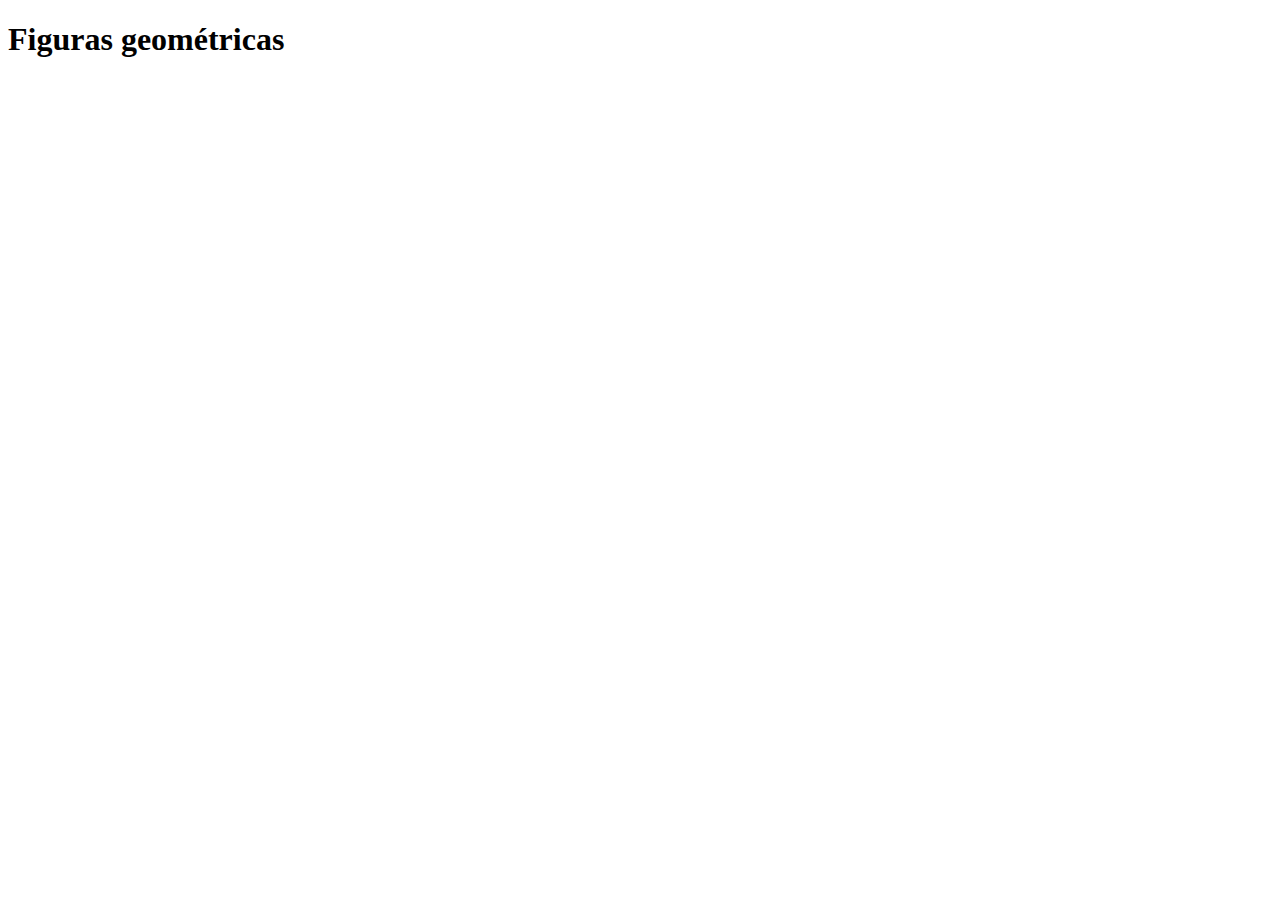
==== figuras.html @ e51e8c82 "Agregando operaciones de figuras gemétricas" ====
<!DOCTYPE html>
<html lang="en">
<head>
    <meta charset="UTF-8">
    <meta http-equiv="X-UA-Compatible" content="IE=edge">
    <meta name="viewport" content="width=device-width, initial-scale=1.0">
    <title>Figuras geométricas | Curso Práctico de JS</title>
</head>
<body>
    <h1>Figuras geométricas</h1>

    <script src="./figuras.js"></script>
</body>
</html>
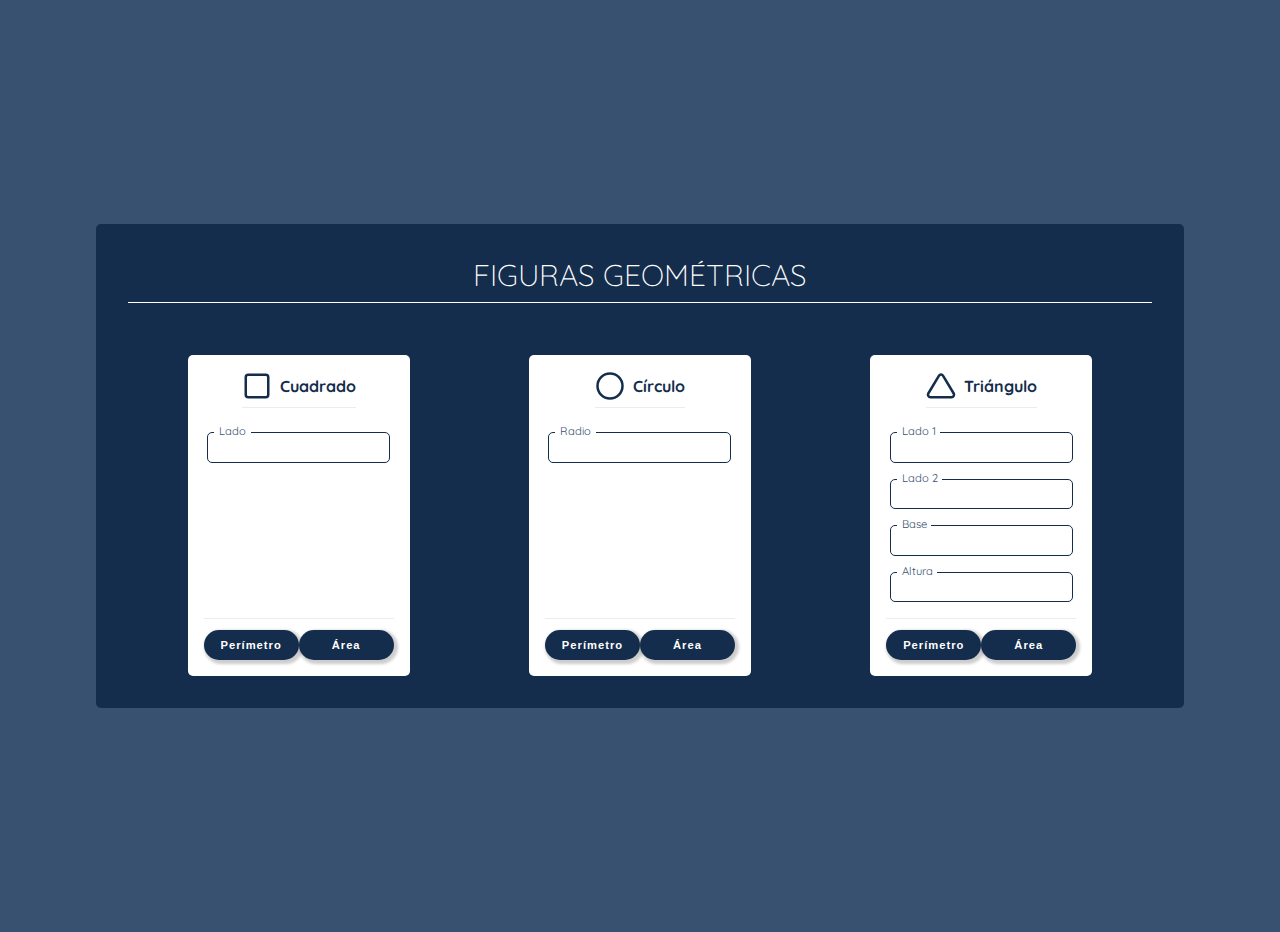
==== commit 04dadbcb: "Agregando funciones para calcular perímetro y área" ====
--- a/figuras.html
+++ b/figuras.html
@@ -5,10 +5,108 @@
     <meta http-equiv="X-UA-Compatible" content="IE=edge">
     <meta name="viewport" content="width=device-width, initial-scale=1.0">
     <title>Figuras geométricas | Curso Práctico de JS</title>
+    <link rel="preconnect" href="https://fonts.googleapis.com">
+    <link rel="preconnect" href="https://fonts.gstatic.com" crossorigin>
+    <link href="https://fonts.googleapis.com/css2?family=Quicksand:wght@300;500;700&display=swap" rel="stylesheet">
+    <link rel="stylesheet" href="./style.css">
 </head>
 <body>
-    <h1>Figuras geométricas</h1>
+    <main class="container-principal">
+        <header>
+            <h1>Figuras geométricas</h1>
+        </header>
 
+        <section class="section cuadrado">
+            <div class="section-header">
+                <img src="./img/cuadrado.svg" alt="cuadrado">
+                <h2 class="section-title">Cuadrado</h2>
+            </div>
+
+            <form action="">
+                <div class="form-group">
+                    <label for="inputCuadrado">Lado</label>
+                    <input id="inputCuadrado" type="number"/>
+                </div>
+
+                <div class="div-result" id="div-result">
+                    <span class="span-result" id="result-cuadrado">
+                        <span id="type">Type:</span>
+                        <span id="result">0cm</span>
+                    </span>
+                </div>
+            </form>
+
+            <div class="div-actions">
+                <button class="btn" type="button" onclick="calcularFigura(this)" data-calc="perimetro" data-fig="cuadrado">Perímetro</button>
+                <button class="btn" type="button" onclick="calcularFigura(this)" data-calc="area" data-fig="cuadrado">Área</button>
+            </div>
+        </section>
+
+        <section class="section circulo">
+            <div class="section-header">
+                <img src="./img/circulo.svg" alt="circulo">
+                <h2 class="section-title">Círculo</h2>
+            </div>
+
+            <form action="">
+                <div class="form-group">
+                    <label for="inputCirculo">Radio</label>
+                    <input id="inputCirculo" type="number"/>
+                </div>
+
+                <div class="div-result" id="div-result">
+                    <span class="span-result" id="result-circulo">
+                        <span id="type">Type:</span>
+                        <span id="result">0cm</span>
+                    </span>
+                </div>
+            </form>
+
+            <div class="div-actions">
+                <button class="btn" type="button" onclick="calcularFigura(this)" data-calc="perimetro" data-fig="circulo">Perímetro</button>
+                <button class="btn" type="button" onclick="calcularFigura(this)" data-calc="area" data-fig="circulo">Área</button>
+            </div>
+        </section>
+
+        <section class="section triangulo">
+            <div class="section-header">
+                <img src="./img/triangulo.svg" alt="triangulo">
+                <h2 class="section-title">Triángulo</h2>
+            </div>
+            <form action="">
+                <div class="form-group">
+                    <label  for="inputTriangulo1">Lado 1</label>
+                    <input id="inputTriangulo1" type="number"/>
+                </div>
+                <div class="form-group">
+                    <label for="inputTriangulo2">Lado 2</label>
+                    <input id="inputTriangulo2" type="number"/>
+                </div>
+                <div class="form-group">
+                    <label for="inputTrianguloBase">Base</label>
+                    <input id="inputTrianguloBase" type="number"/>
+                </div>
+                <div class="form-group">
+                    <label for="inputTrianguloAltura">Altura</label>
+                    <input id="inputTrianguloAltura" type="number"/>
+                </div>
+
+                <div class="div-result" id="div-result">
+                    <span class="span-result" id="result-triangulo">
+                        <span id="type">Type:</span>
+                        <span id="result">0cm</span>
+                    </span>
+                </div>
+            </form>
+
+            <div class="div-actions">
+                <button class="btn" type="button" onclick="calcularFigura(this)" data-calc="perimetro" data-fig="triangulo">Perímetro</button>
+                <button class="btn" type="button" onclick="calcularFigura(this)" data-calc="area" data-fig="triangulo">Área</button>
+            </div>
+
+        </section>
+
+    </main>
     <script src="./figuras.js"></script>
 </body>
 </html>--- a/style.css
+++ b/style.css
@@ -0,0 +1,179 @@
+:root {
+    --first-color: #ececec;
+    --second-color: #9fd3c7;
+    --third-color: #385170;
+    --fourth-color: #142d4c;
+}
+
+body {
+    background-color: var(--third-color);
+    font-family: 'Quicksand', sans-serif;
+    font-size: 15px;
+    height: 100vh;
+    margin: 0;
+    padding: 1rem 0;
+    display: flex;
+    flex-direction: column;
+}
+
+.div-actions {
+    display: flex;
+    justify-content: space-around;
+    padding-top: .7rem;
+    margin-top: 1.5rem;
+    border-top: 1px solid var(--first-color);
+}
+
+.btn {
+    cursor: pointer;
+    border: none;
+    background-color: var(--fourth-color);
+    color: white;
+    width: 95px;
+    height: 30px;
+    padding: .3rem .8rem;
+    border-radius: 25px;
+    box-shadow: 2px 2px 3px 2px rgba(0,0,0,0.2);
+    font-weight: bold;
+    font-size: .7rem;
+    letter-spacing: 1px;
+}
+
+.container-principal {
+    width: 80%;
+    max-width: 900px;
+    margin: auto;
+    padding: 1rem;
+    border-radius: 5px;
+    background-color: var(--fourth-color);
+    color: white;
+}
+
+.container-principal h1 {
+    text-align: center;
+    margin-top: 0;
+    text-transform: uppercase;
+    font-weight: 300;
+    border-bottom: 1px solid white;
+    padding-bottom: .5rem;
+}
+
+.container-principal .section {
+    background-color: white;
+    color: var(--fourth-color);
+    border-radius: 5px;
+    margin: 1.5rem auto 0 auto;
+    padding: 1rem;
+    max-width: 350px;
+}
+
+.container-principal .section .section-header {
+    display: flex;
+    align-items: center;
+    margin: 0 auto 1.5rem auto;
+    padding-bottom: .4rem;
+    border-bottom: 1px solid var(--first-color);
+}
+
+.container-principal .section .section-header img {
+    width: 30px;
+    margin-left: auto;
+    margin-right: .5rem;
+}
+
+.container-principal .section .section-header .section-title {
+    font-size: 1rem;
+    text-align: center;
+    margin: 0;
+    margin-right: auto;
+    color: var(--fourth-color);
+}
+
+.container-principal .section form .form-group {
+    position: relative;
+    width: max-content;
+    margin: 0 auto;
+    margin-bottom: 1rem;
+}
+
+.container-principal .section form input {
+    height: 22px;
+    border-radius: 5px;
+    border: 1px solid var(--fourth-color);
+    margin: 0 auto;
+    padding: .2rem .5rem;
+    font-size: .8rem;
+}
+
+.container-principal .section form input:focus {
+    outline: none;
+}
+
+.container-principal .section form label {
+    position: absolute;
+    top: -8px;
+    left: 7px;
+    background-color: white;
+    padding: 0 .3rem;
+    font-size: .7rem;
+    color: var(--third-color);
+}
+
+.container-principal .section .div-result {
+    margin: 1.5rem auto 0 auto;
+    background-color: var(--first-color);
+    padding: .5rem .8rem;
+    border-radius: 5px;
+    text-align: center;
+    width: max-content;
+    display: none;
+}
+
+.container-principal .section .div-result.active {
+    display: block;
+}
+
+.container-principal .section .div-result #type {
+    font-weight: bold;
+    margin-right: .3rem;
+    text-transform: capitalize;
+}
+
+@media (min-width: 768px) {
+    
+    .container-principal {
+        display: flex;
+        flex-wrap: wrap;
+        padding: 2rem;
+    }
+
+    .container-principal header {
+        flex: 1 1 100%;
+    }
+
+    .container-principal .section {
+        margin-top: 2rem;
+    }
+
+}
+
+@media (min-width: 992px) {
+
+    .container-principal .section {
+        display: flex;
+        flex-direction: column;
+    }
+
+    .container-principal .section .div-actions {
+        margin-top: auto;
+    }
+
+}
+
+@media (min-width: 1200px) {
+
+    .container-principal {
+        max-width: 1200px;
+    }
+
+}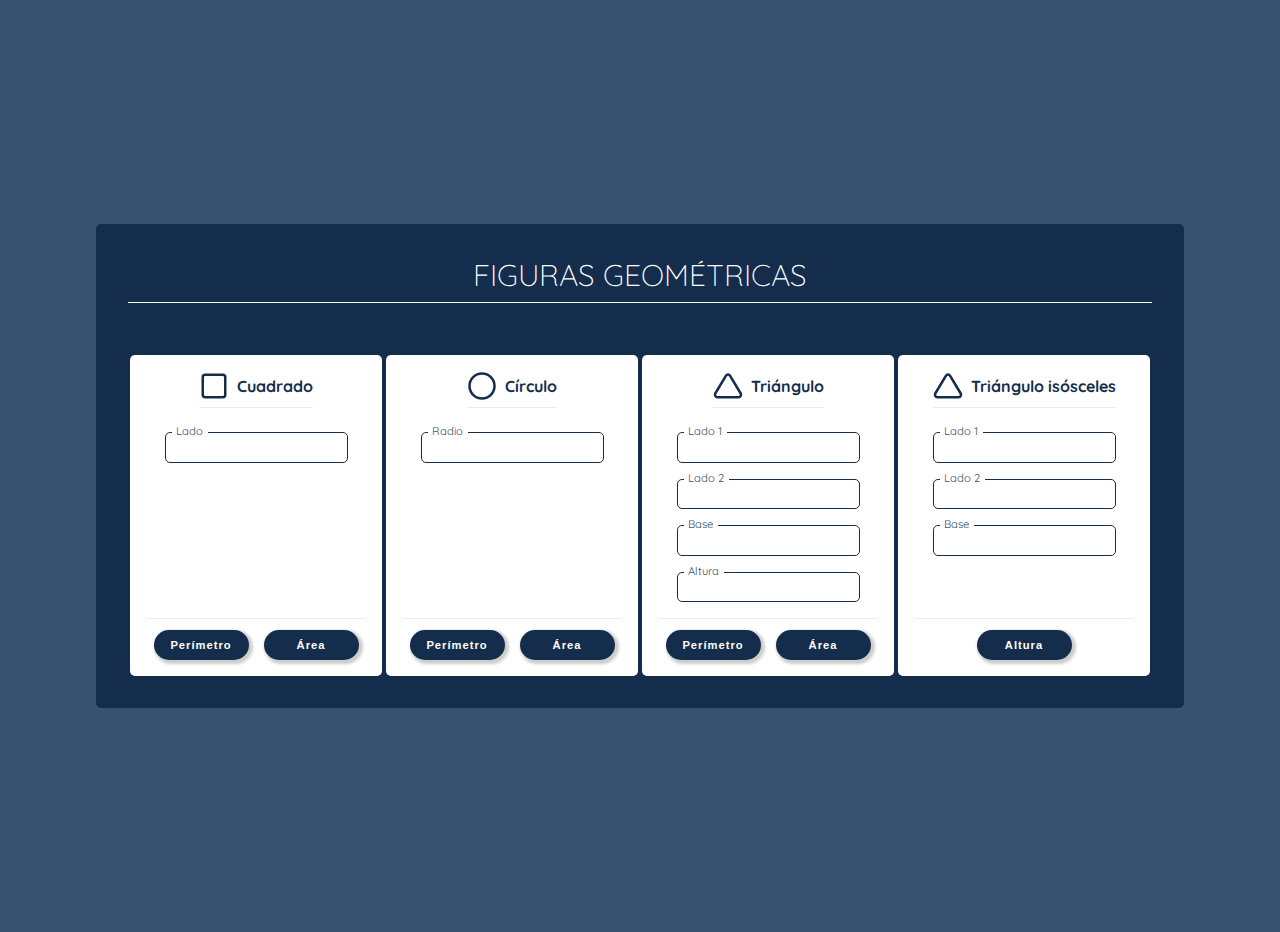
==== commit dd40f516: "Agregando triángulo isósceles" ====
--- a/figuras.html
+++ b/figuras.html
@@ -106,6 +106,39 @@
 
         </section>
 
+        <section class="section isosceles">
+            <div class="section-header">
+                <img src="./img/triangulo.svg" alt="triangulo">
+                <h2 class="section-title">Triángulo isósceles</h2>
+            </div>
+            <form action="">
+                <div class="form-group">
+                    <label  for="inputIsosceles1">Lado 1</label>
+                    <input id="inputIsosceles1" type="number"/>
+                </div>
+                <div class="form-group">
+                    <label for="inputIsosceles2">Lado 2</label>
+                    <input id="inputIsosceles2" type="number"/>
+                </div>
+                <div class="form-group">
+                    <label for="inputIsoscelesBase">Base</label>
+                    <input id="inputIsoscelesBase" type="number"/>
+                </div>
+
+                <div class="div-result" id="div-result">
+                    <span class="span-result" id="result-isosceles">
+                        <span id="type">Altura:</span>
+                        <span id="result">0cm</span>
+                    </span>
+                </div>
+            </form>
+
+            <div class="div-actions">
+                <button class="btn" type="button" onclick="calcularFigura(this)" data-calc="altura" data-fig="isosceles">Altura</button>
+            </div>
+
+        </section>
+
     </main>
     <script src="./figuras.js"></script>
 </body>
--- a/style.css
+++ b/style.css
@@ -176,4 +176,9 @@
         max-width: 1200px;
     }
 
+    .container-principal .section {
+        max-width: 380px;
+        min-width: 220px;
+    }
+
 }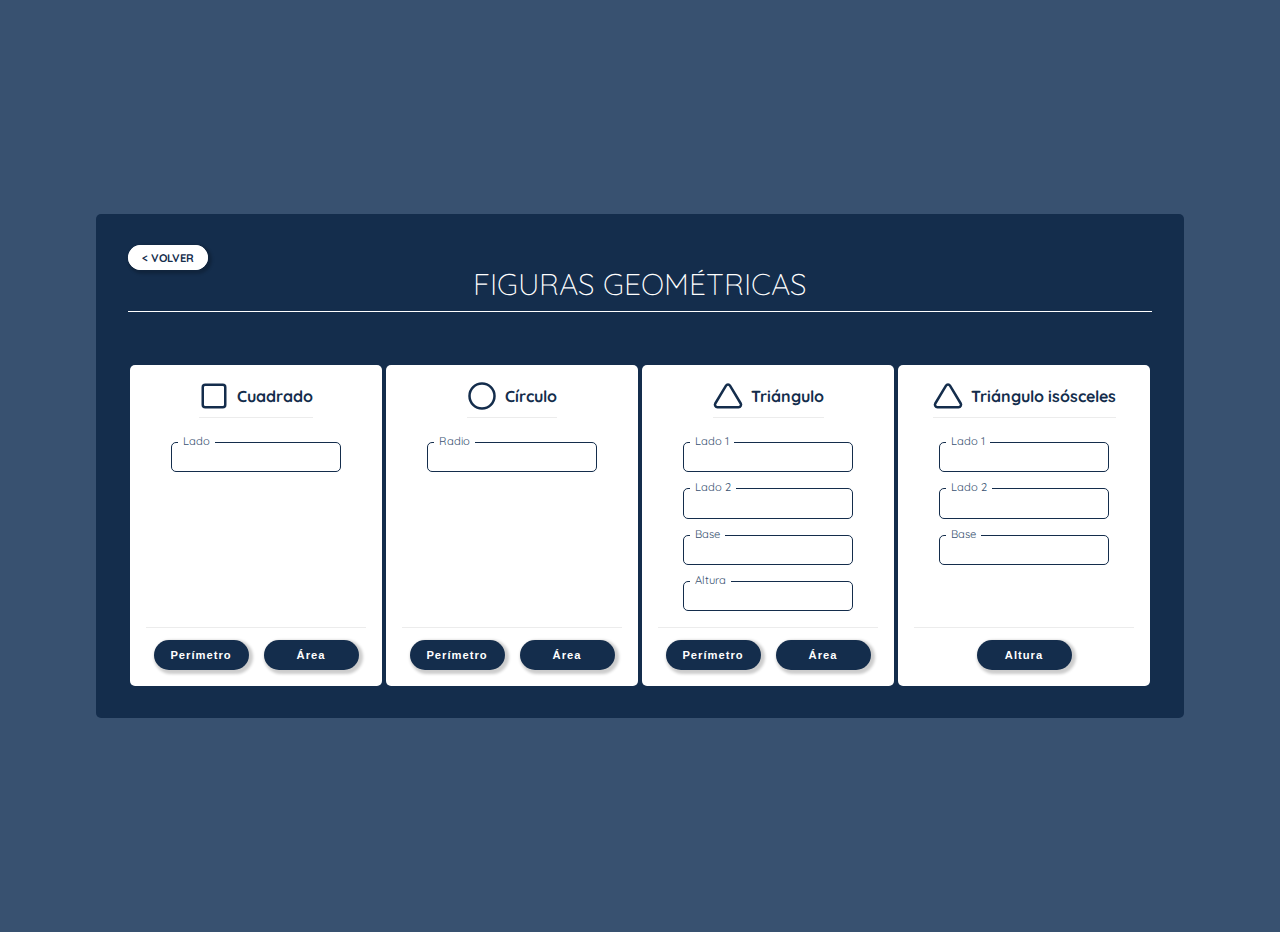
==== commit af3251b1: "Agregando página principal" ====
--- a/figuras.html
+++ b/figuras.html
@@ -8,11 +8,13 @@
     <link rel="preconnect" href="https://fonts.googleapis.com">
     <link rel="preconnect" href="https://fonts.gstatic.com" crossorigin>
     <link href="https://fonts.googleapis.com/css2?family=Quicksand:wght@300;500;700&display=swap" rel="stylesheet">
-    <link rel="stylesheet" href="./style.css">
+    <link rel="stylesheet" href="./css/master.css">
+    <link rel="stylesheet" href="./css/figuras.css">
 </head>
 <body>
     <main class="container-principal">
         <header>
+            <a href="/" class="btn btn-back"> < Volver</a>
             <h1>Figuras geométricas</h1>
         </header>
 
@@ -140,6 +142,6 @@
         </section>
 
     </main>
-    <script src="./figuras.js"></script>
+    <script src="./js/figuras.js"></script>
 </body>
 </html>--- a/css/master.css
+++ b/css/master.css
@@ -0,0 +1,188 @@
+:root {
+    --first-color: #ececec;
+    --second-color: #9fd3c7;
+    --third-color: #385170;
+    --fourth-color: #142d4c;
+    --placeholder-color: #d5d5d5;
+}
+
+body {
+    background-color: var(--third-color);
+    font-family: 'Quicksand', sans-serif;
+    font-size: 15px;
+    height: 100vh;
+    margin: 0;
+    padding: 1rem 0;
+    display: flex;
+    flex-direction: column;
+}
+
+.div-actions {
+    display: flex;
+    justify-content: space-around;
+    padding-top: .7rem;
+    margin-top: 1.5rem;
+    border-top: 1px solid var(--first-color);
+}
+
+.btn {
+    cursor: pointer;
+    border: none;
+    background-color: var(--fourth-color);
+    color: white;
+    width: 95px;
+    height: 30px;
+    padding: .3rem .8rem;
+    border-radius: 25px;
+    box-shadow: 2px 2px 3px 2px rgba(0,0,0,0.2);
+    font-weight: bold;
+    font-size: .7rem;
+    letter-spacing: 1px;
+}
+
+.container-principal {
+    width: 80%;
+    max-width: 900px;
+    margin: auto;
+    padding: 1rem;
+    border-radius: 5px;
+    background-color: var(--fourth-color);
+    color: white;
+}
+
+.container-principal .btn-back {
+    background-color: white;
+    color: var(--fourth-color);
+    text-decoration: none;
+    letter-spacing: 0;
+    text-transform: uppercase;
+    transition: all .3s ease-in-out;
+    border: 1px solid white;
+}
+
+.container-principal .btn-back:hover {
+    background-color: var(--fourth-color);
+    color: white;
+}
+
+.container-principal h1 {
+    text-align: center;
+    margin-top: 0;
+    text-transform: uppercase;
+    font-weight: 300;
+    border-bottom: 1px solid white;
+    padding-bottom: .5rem;
+}
+
+.container-principal .section {
+    background-color: white;
+    color: var(--fourth-color);
+    border-radius: 5px;
+    margin: 1.5rem auto 0 auto;
+    padding: 1rem;
+    max-width: 350px;
+}
+
+.container-principal .section .section-header {
+    display: flex;
+    align-items: center;
+    margin: 0 auto 1.5rem auto;
+    padding-bottom: .4rem;
+    border-bottom: 1px solid var(--first-color);
+}
+
+.container-principal .section form .form-group {
+    position: relative;
+    width: max-content;
+    margin: 0 auto;
+    margin-bottom: 1rem;
+}
+
+.container-principal .section form input,
+.container-principal .section form select {
+    font-family: 'Quicksand', sans-serif;
+    height: 22px;
+    border-radius: 5px;
+    border: 1px solid var(--fourth-color);
+    margin: 0 auto;
+    padding: .2rem .5rem;
+    font-size: .8rem;
+}
+
+.container-principal .section form select {
+    width: 155px;
+    height: 29.5px;
+}
+
+.container-principal .section form input:focus,
+.container-principal .section form select:focus {
+    outline: none;
+}
+
+.container-principal .section form label {
+    position: absolute;
+    top: -8px;
+    left: 7px;
+    background-color: white;
+    padding: 0 .3rem;
+    font-size: .7rem;
+    color: var(--third-color);
+}
+
+.container-principal .section .div-result {
+    margin: 1.5rem auto 0 auto;
+    background-color: var(--first-color);
+    padding: .5rem .8rem;
+    border-radius: 5px;
+    text-align: center;
+    width: max-content;
+    display: none;
+}
+
+.container-principal .section .div-result.active {
+    display: block;
+}
+
+@media (min-width: 768px) {
+    
+    .container-principal {
+        display: flex;
+        flex-wrap: wrap;
+        padding: 2rem;
+    }
+
+    .container-principal header {
+        flex: 1 1 100%;
+    }
+
+    .container-principal .section {
+        margin-top: 2rem;
+    }
+
+}
+
+@media (min-width: 992px) {
+
+    .container-principal .section {
+        display: flex;
+        flex-direction: column;
+    }
+
+    .container-principal .section .div-actions {
+        margin-top: auto;
+    }
+
+}
+
+@media (min-width: 1200px) {
+
+    .container-principal {
+        max-width: 1200px;
+    }
+
+    .container-principal .section {
+        max-width: 380px;
+        min-width: 220px;
+    }
+
+}--- a/css/figuras.css
+++ b/css/figuras.css
@@ -0,0 +1,19 @@
+.container-principal .section .section-header img {
+    width: 30px;
+    margin-left: auto;
+    margin-right: .5rem;
+}
+
+.container-principal .section .section-header .section-title {
+    font-size: 1rem;
+    text-align: center;
+    margin: 0;
+    margin-right: auto;
+    color: var(--fourth-color);
+}
+
+.container-principal .section .div-result #type {
+    font-weight: bold;
+    margin-right: .3rem;
+    text-transform: capitalize;
+}